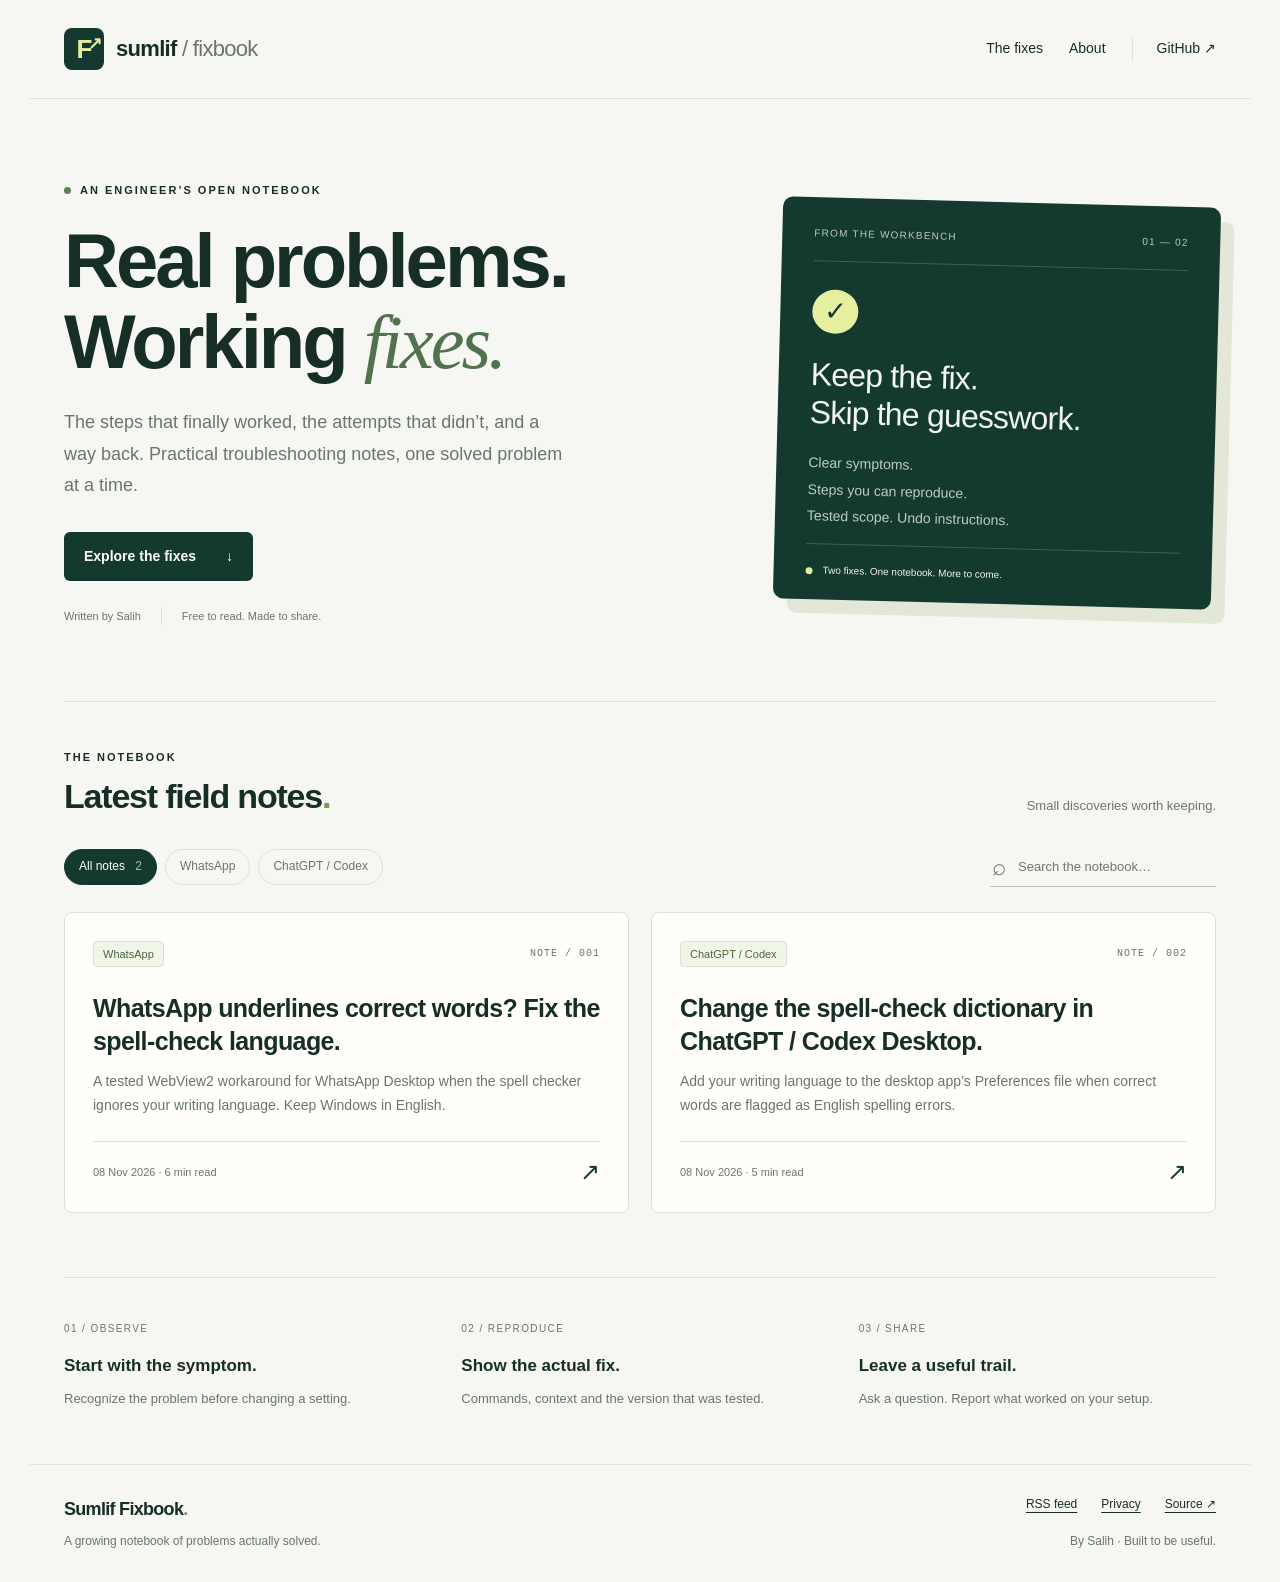
==== docs/index.html @ 7b8abb1e "Add English troubleshooting blog, two tested fixes, search, SEO and optional integrations" ====
<!doctype html><html lang="en"><head><meta charset="utf-8"><meta name="viewport" content="width=device-width,initial-scale=1"><title>Real problems. Working fixes. | Sumlif Fixbook</title><meta name="description" content="An engineer’s troubleshooting blog. Practical Windows and software fixes with tested steps, language examples and undo instructions."><link rel="canonical" href="https://sumlif.github.io/fixbook/"><meta property="og:title" content="Real problems. Working fixes."><meta property="og:description" content="An engineer’s troubleshooting blog. Practical Windows and software fixes with tested steps, language examples and undo instructions."><meta property="og:type" content="website"><meta property="og:url" content="https://sumlif.github.io/fixbook/"><meta name="robots" content="index,follow,max-image-preview:large"><meta property="og:site_name" content="Sumlif Fixbook"><meta name="twitter:card" content="summary"><meta name="theme-color" content="#14392f"><link rel="icon" href="assets/icon.svg" type="image/svg+xml"><style>:root{--ink:#172e27;--green:#14392f;--paper:#f6f7f2;--muted:#69766d;--line:#dce2d9;--lime:#e6eea0}*{box-sizing:border-box}html{scroll-behavior:smooth;scroll-padding-top:32px}body{margin:0;background:var(--paper);color:var(--ink);font-family:Arial,Helvetica,sans-serif;font-size:16px;line-height:1.65}a{color:inherit;text-underline-offset:4px}button,input{font:inherit}button,a,input{touch-action:manipulation}a:focus-visible,button:focus-visible,input:focus-visible{outline:3px solid #527d24;outline-offset:5px}.header{max-width:1220px;margin:auto;padding:28px 34px;display:flex;justify-content:space-between;align-items:center;border-bottom:1px solid var(--line)}.brand{display:flex;align-items:center;gap:12px;text-decoration:none;font-size:22px;font-weight:750;letter-spacing:-.7px}.brand-light{font-weight:400;color:var(--muted)}.brand-icon{position:relative;background:var(--green);color:var(--lime);font-size:26px;width:40px;height:42px;border-radius:8px;text-align:center;line-height:42px}.brand-icon span{position:absolute;font-size:17px;right:3px;top:-5px}.header nav{display:flex;gap:26px;font-size:14px}.header nav a{text-decoration:none}.header nav a:hover{text-decoration:underline}.github{border-left:1px solid var(--line);padding-left:24px}main{max-width:1220px;margin:auto;padding:0 34px}.hero{display:grid;grid-template-columns:1.4fr 1fr;gap:100px;padding:82px 0 76px;align-items:center}.eyebrow{font-size:11px;letter-spacing:2px;font-weight:700;margin:0 0 22px;display:flex;align-items:center;gap:9px}.dot-indicator{display:inline-block;width:7px;height:7px;background:#5d8057;border-radius:50%}h1,h2,h3,p{margin-top:0}h1{font-size:clamp(46px,6vw,76px);line-height:1.06;letter-spacing:-3px;font-weight:600;margin-bottom:25px}h1 em{font-family:Georgia,serif;font-weight:400;color:#52714e}.hero-description{max-width:510px;color:var(--muted);font-size:18px;line-height:1.75;margin-bottom:30px}.button{display:inline-flex;gap:30px;align-items:center;background:var(--green);color:white;padding:13px 20px;border-radius:6px;text-decoration:none;font-size:14px;font-weight:600}.button:hover{background:#285040}.hero-meta{display:flex;gap:20px;flex-wrap:wrap;font-size:11px;color:var(--muted);margin-top:26px}.hero-meta span+span{border-left:1px solid var(--line);padding-left:20px}.hero-note{background:var(--green);border-radius:10px;padding:28px 32px 20px;color:#f3f6ed;transform:rotate(1.5deg);box-shadow:14px 14px 0 #e2e7d8}.note-head,.note-foot{font-size:10px;letter-spacing:1.2px;display:flex;justify-content:space-between;gap:10px}.note-head{border-bottom:1px solid #426052;padding-bottom:18px;color:#bccbbc}.note-icon{margin-top:28px;font-size:27px;line-height:44px;width:46px;border-radius:50%;background:var(--lime);color:var(--green);text-align:center}.hero-note h2{font-size:32px;line-height:1.2;font-weight:500;letter-spacing:-.8px;margin:22px 0 18px}.hero-note>p{font-size:14px;line-height:1.9;color:#bdcec0}.note-foot{border-top:1px solid #426052;padding-top:18px;font-size:10px;justify-content:flex-start;align-items:center;letter-spacing:0}.note-foot .dot-indicator{background:var(--lime)}.notes{border-top:1px solid var(--line);padding:46px 0 64px}.section-title{display:flex;justify-content:space-between;align-items:end;gap:20px;margin-bottom:30px}.section-title .eyebrow{margin-bottom:10px}.section-title h2{font-size:34px;letter-spacing:-1.2px;line-height:1.2;margin-bottom:0;font-weight:550}.dot{color:#7c9457}.section-title>p{font-size:13px;color:var(--muted);margin-bottom:0}.tools{display:flex;gap:20px;justify-content:space-between;align-items:center;margin-bottom:25px}.filters{display:flex;gap:8px;flex-wrap:wrap}.filter{cursor:pointer;border:1px solid var(--line);background:transparent;border-radius:30px;font-size:12px;padding:7px 14px;color:var(--muted)}.filter.active{background:var(--green);color:white;border-color:var(--green)}.filter span{margin-left:7px;opacity:.65}.search{display:flex;gap:8px;align-items:center;border-bottom:1px solid #bcc7bc;padding:5px 2px;color:var(--muted)}.search span{font-size:24px;line-height:1}.search input{width:200px;background:none;border:0;font-size:13px;color:var(--ink);padding:4px}.cards{display:grid;grid-template-columns:1fr 1fr;gap:22px}.card{display:flex;flex-direction:column;border:1px solid var(--line);border-radius:8px;padding:28px;text-decoration:none;background:#fffefa;transition:transform .2s,border-color .2s}.card:hover{transform:translateY(-4px);border-color:#8a9d7f}.card-top,.card-bottom{display:flex;justify-content:space-between;align-items:center;gap:12px}.tag{display:inline-block;border:1px solid #d9e3d3;color:#49683c;background:#f0f4e9;font-size:11px;padding:3px 9px;border-radius:4px}.note-number{font-family:monospace;font-size:10px;letter-spacing:1px;color:var(--muted)}.card h3{font-size:25px;line-height:1.3;letter-spacing:-.6px;font-weight:550;margin:25px 0 13px}.card>p{font-size:14px;color:var(--muted);margin-bottom:24px}.card-bottom{border-top:1px solid var(--line);padding-top:18px;margin-top:auto;font-size:11px;color:var(--muted)}.arrow{font-size:24px;color:var(--green);line-height:1}.principles{border-top:1px solid var(--line);display:grid;grid-template-columns:repeat(3,1fr);gap:40px;padding:36px 0 54px}.principles span{font-size:10px;letter-spacing:1.4px;color:var(--muted)}.principles h3{font-size:17px;margin:12px 0 8px;font-weight:550}.principles p{color:var(--muted);font-size:13px;margin:0}footer{max-width:1220px;margin:auto;padding:30px 34px;border-top:1px solid var(--line);display:grid;grid-template-columns:1fr auto;gap:8px 30px}footer .brand{font-size:18px;gap:0}footer p,footer small{font-size:12px;color:var(--muted);margin:0}footer>div{grid-column:2;grid-row:1;display:flex;gap:24px;font-size:12px}footer small{grid-column:2;grid-row:2;text-align:right}.article-heading{padding:44px 0 42px;max-width:940px}.back{font-size:13px;color:var(--muted);text-decoration:none;display:inline-block;margin-bottom:36px}.article-label{display:flex;align-items:center;gap:16px;margin-bottom:20px}.article-heading h1{font-size:clamp(36px,5vw,58px);line-height:1.12;letter-spacing:-2px}.byline{display:flex;gap:12px;font-size:13px;color:var(--muted);flex-wrap:wrap}.tested{display:inline-block;background:#e9efdc;padding:8px 12px;font-size:12px;border-radius:4px;margin:20px 0 0}.article-layout{display:grid;grid-template-columns:220px minmax(0,760px);gap:60px;border-top:1px solid var(--line);padding-top:42px}.toc{position:sticky;top:24px;align-self:start;display:flex;flex-direction:column;gap:12px;padding-right:24px;border-right:1px solid var(--line)}.toc p{font-size:10px;letter-spacing:1.8px;color:var(--muted);margin-bottom:6px}.toc a{text-decoration:none;font-size:12px;line-height:1.4;color:var(--muted)}.toc a:hover{color:var(--green);text-decoration:underline}article{min-width:0}article .lead,.simple .lead{font-size:20px;line-height:1.7;color:#4e6054}article h2{font-size:28px;font-weight:550;letter-spacing:-.6px;margin:42px 0 18px;line-height:1.3}article h3{font-size:19px;font-weight:600;margin:27px 0 13px}article p,article li{color:#4d5c52}article li{margin-bottom:8px}article ul{padding-left:22px}code{font-family:Consolas,monospace;font-size:.88em;overflow-wrap:anywhere}p code,li code,td code{background:#e9ede3;padding:2px 4px;border-radius:3px}.code{position:relative;background:#18372e;color:#eff5e9;border-radius:6px;margin:20px 0;overflow:hidden}.code pre{overflow-x:auto;margin:0;padding:48px 22px 22px;line-height:1.65;font-size:13px}.code pre code{overflow-wrap:normal}.copy{position:absolute;right:12px;top:10px;background:#325044;color:#e6eddf;border:1px solid #557365;border-radius:4px;padding:2px 9px;font-size:11px;cursor:pointer}.callout{border-left:3px solid #789958;background:#e9efdf;padding:22px 25px;margin:28px 0}.callout strong{font-size:16px}.callout p{margin:8px 0 0}.table-wrap{overflow:auto}table{width:100%;border-collapse:collapse;font-size:13px}th,td{text-align:left;padding:12px;border-bottom:1px solid var(--line)}th{background:#edf1e6;font-weight:600}.discussion{border-top:1px solid var(--line);margin-top:50px;padding:30px 0}.discussion .eyebrow{margin-bottom:8px}.discussion h2{margin-top:0}.discussion p{font-size:14px}.secondary{background:transparent;color:var(--green);border:1px solid #b3c1ab}.secondary:hover{color:white}.next{margin:40px 0 60px;padding:24px;border:1px solid var(--line);border-radius:6px}.next .eyebrow{margin-bottom:8px}.next a{font-size:20px;text-decoration:none}.simple{max-width:850px;padding-top:70px;padding-bottom:80px}.simple h1{font-size:54px;margin-bottom:35px}.simple h2{font-weight:550;margin-top:34px}.simple p{color:#4d5c52}.skip{position:absolute;top:-100px;left:20px;background:white;padding:12px;z-index:9}.skip:focus{top:8px}.sr-only{position:absolute;width:1px;height:1px;overflow:hidden;clip:rect(0,0,0,0)}[hidden]{display:none!important}.utterances{max-width:100%}
@media(max-width:850px){.hero{gap:35px;padding-top:50px}.hero-note{padding:24px}.hero-note h2{font-size:28px}.article-layout{grid-template-columns:1fr;gap:20px}.toc{position:static;border-right:0;border-bottom:1px solid var(--line);padding-bottom:22px;display:flex;flex-direction:row;flex-wrap:wrap;gap:12px 20px}.toc p{width:100%}.tools{align-items:flex-start;flex-direction:column}.search{width:100%}.search input{width:100%}}
@media(max-width:600px){.header{padding:20px}.brand{font-size:18px}.brand-icon{width:32px;height:34px;line-height:34px;font-size:22px}.header nav{gap:15px;font-size:12px}.github{display:none}main{padding:0 20px}.hero{grid-template-columns:1fr;gap:42px;padding:45px 0 48px}.hero h1{font-size:57px}.hero-description{font-size:16px}.hero-note{transform:none;box-shadow:6px 6px 0 #e2e7d8;padding:23px}.hero-note h2{font-size:29px}.note-icon{margin-top:20px}.section-title{display:block}.section-title>p{margin-top:12px}.cards{grid-template-columns:1fr}.card{padding:23px}.principles{grid-template-columns:1fr;gap:25px}.principles h3{margin-top:7px}footer{display:block;padding:25px 20px}footer>div{margin:20px 0 12px}footer small{text-align:left}.article-heading h1{font-size:39px;letter-spacing:-1.4px}.article-heading{padding-top:28px}.simple{padding-top:45px}.simple h1{font-size:40px}.byline{font-size:11px}.tested{font-size:11px}.article-layout{padding-top:25px}article h2{font-size:25px}.next a{font-size:17px}}
@media(prefers-reduced-motion:reduce){html{scroll-behavior:auto}.card{transition:none}}
</style><link rel="alternate" type="application/rss+xml" title="Sumlif Fixbook" href="feed.xml"><script type="application/ld+json">{"@context": "https://schema.org", "@type": "Blog", "name": "Real problems. Working fixes.", "description": "An engineer\u2019s troubleshooting blog. Practical Windows and software fixes with tested steps, language examples and undo instructions.", "url": "https://sumlif.github.io/fixbook/", "inLanguage": "en"}</script></head><body><a class="skip" href="#main">Skip to content</a><header class="header"><a class="brand" href="index.html"><span class="brand-icon">F<span>↗</span></span><span>sumlif<span class="brand-light"> / fixbook</span></span></a><nav aria-label="Main"><a href="index.html#notes">The fixes</a><a href="about.html">About</a><a class="github" href="https://github.com/sumlif/fixbook">GitHub ↗</a></nav></header><main id="main"><section class="hero"><div><p class="eyebrow"><span class="dot-indicator"></span> AN ENGINEER’S OPEN NOTEBOOK</p><h1>Real problems.<br>Working <em>fixes.</em></h1><p class="hero-description">The steps that finally worked, the attempts that didn’t, and a way back. Practical troubleshooting notes, one solved problem at a time.</p><a class="button" href="#notes">Explore the fixes <span>↓</span></a><div class="hero-meta"><span>Written by Salih</span><span>Free to read. Made to share.</span></div></div><aside class="hero-note"><div class="note-head"><span>FROM THE WORKBENCH</span><span>01 — 02</span></div><div class="note-icon">✓</div><h2>Keep the fix.<br>Skip the guesswork.</h2><p>Clear symptoms.<br>Steps you can reproduce.<br>Tested scope. Undo instructions.</p><div class="note-foot"><span class="dot-indicator"></span> Two fixes. One notebook. More to come.</div></aside></section><section class="notes" id="notes"><div class="section-title"><div><p class="eyebrow">THE NOTEBOOK</p><h2>Latest field notes<span class="dot">.</span></h2></div><p>Small discoveries worth keeping.</p></div><div class="tools"><div class="filters" role="group" aria-label="Filter by application"><button class="filter active" data-filter="all" aria-pressed="true">All notes <span>2</span></button><button class="filter" data-filter="WhatsApp" aria-pressed="false">WhatsApp</button><button class="filter" data-filter="ChatGPT / Codex" aria-pressed="false">ChatGPT / Codex</button></div><label class="search"><span aria-hidden="true">⌕</span><input type="search" id="search" placeholder="Search the notebook…" aria-label="Search articles"></label></div><p class="sr-only" id="result-status" aria-live="polite"></p><div class="cards"><a class="card" data-search="WhatsApp underlines correct words? Fix the spell-check language. A tested WebView2 workaround for WhatsApp Desktop when the spell checker ignores your writing language. Keep Windows in English. WhatsApp" data-app="WhatsApp" href="whatsapp-desktop-wrong-spellcheck-language.html"><div class="card-top"><span class="tag">WhatsApp</span><span class="note-number">NOTE / 001</span></div><h3>WhatsApp underlines correct words? Fix the spell-check language.</h3><p>A tested WebView2 workaround for WhatsApp Desktop when the spell checker ignores your writing language. Keep Windows in English.</p><div class="card-bottom"><span>08 Nov 2026 · 6 min read</span><span class="arrow">↗</span></div></a><a class="card" data-search="Change the spell-check dictionary in ChatGPT / Codex Desktop. Add your writing language to the desktop app’s Preferences file when correct words are flagged as English spelling errors. ChatGPT / Codex" data-app="ChatGPT / Codex" href="chatgpt-codex-wrong-spellcheck-language.html"><div class="card-top"><span class="tag">ChatGPT / Codex</span><span class="note-number">NOTE / 002</span></div><h3>Change the spell-check dictionary in ChatGPT / Codex Desktop.</h3><p>Add your writing language to the desktop app’s Preferences file when correct words are flagged as English spelling errors.</p><div class="card-bottom"><span>08 Nov 2026 · 5 min read</span><span class="arrow">↗</span></div></a></div><p id="empty" hidden>No matching notes yet. Try another word or application.</p></section><section class="principles"><div><span>01 / OBSERVE</span><h3>Start with the symptom.</h3><p>Recognize the problem before changing a setting.</p></div><div><span>02 / REPRODUCE</span><h3>Show the actual fix.</h3><p>Commands, context and the version that was tested.</p></div><div><span>03 / SHARE</span><h3>Leave a useful trail.</h3><p>Ask a question. Report what worked on your setup.</p></div></section></main><footer><a class="brand" href="index.html">Sumlif Fixbook<span class="dot">.</span></a><p>A growing notebook of problems actually solved.</p><div><a href="feed.xml">RSS feed</a><a href="privacy.html">Privacy</a><a href="https://github.com/sumlif/fixbook">Source ↗</a></div><small>By Salih · Built to be useful.</small></footer><script type="application/json" id="fixbook-config">{"repo": "sumlif/fixbook", "comments": false, "analytics_endpoint": ""}</script><script>(() => {
  const search = document.querySelector('#search');
  const cards = [...document.querySelectorAll('.card')];
  let filter = 'all';
  function update() {
    const term = (search?.value || '').trim().toLowerCase();
    let count = 0;
    cards.forEach(card => {
      const show = (filter === 'all' || card.dataset.app === filter) && card.dataset.search.toLowerCase().includes(term);
      card.hidden = !show;
      if (show) count++;
    });
    const empty = document.querySelector('#empty');
    if (empty) empty.hidden = count > 0;
    const status = document.querySelector('#result-status');
    if (status) status.textContent = `${count} notes found`;
  }
  search?.addEventListener('input', update);
  document.querySelectorAll('.filter').forEach(button => button.addEventListener('click', () => {
    filter = button.dataset.filter;
    document.querySelectorAll('.filter').forEach(b => { b.classList.toggle('active', b === button); b.setAttribute('aria-pressed', String(b === button)); });
    update();
  }));
  document.querySelectorAll('.copy').forEach(button => button.addEventListener('click', async () => {
    const content = button.parentElement.querySelector('code');
    try {
      await navigator.clipboard.writeText(content.textContent);
      button.textContent = 'Copied!';
      setTimeout(() => { button.textContent = 'Copy'; }, 1800);
    } catch (_) {
      const range = document.createRange(); range.selectNodeContents(content);
      const selection = window.getSelection(); selection.removeAllRanges(); selection.addRange(range);
      button.textContent = 'Selected — press Ctrl+C';
    }
  }));
  const embedded = document.querySelector('#fixbook-config');
  const script = document.currentScript;
  const configuration = embedded ? Promise.resolve(JSON.parse(embedded.textContent)) :
    (script?.src ? fetch(new URL('config.json', script.src)).then(r => { if (!r.ok) throw Error('Config unavailable'); return r.json(); }) : Promise.resolve({}));
  configuration.then(config => {
    if (config.comments && document.querySelector('#comments')) {
      const comments = document.createElement('script');
      comments.src = 'https://utteranc.es/client.js';
      comments.setAttribute('repo', config.repo);
      comments.setAttribute('issue-term', 'pathname');
      comments.setAttribute('theme', 'github-light');
      comments.crossOrigin = 'anonymous'; comments.async = true;
      document.querySelector('#comments').append(comments);
    }
    if (/^https:\/\/[a-z0-9-]+\.goatcounter\.com\/count$/.test(config.analytics_endpoint)) {
      const analytics = document.createElement('script');
      analytics.src = 'https://gc.zgo.at/count.js';
      analytics.setAttribute('data-goatcounter', config.analytics_endpoint);
      analytics.async = true; document.head.append(analytics);
    }
  }).catch(() => {});
})();
</script></body></html>
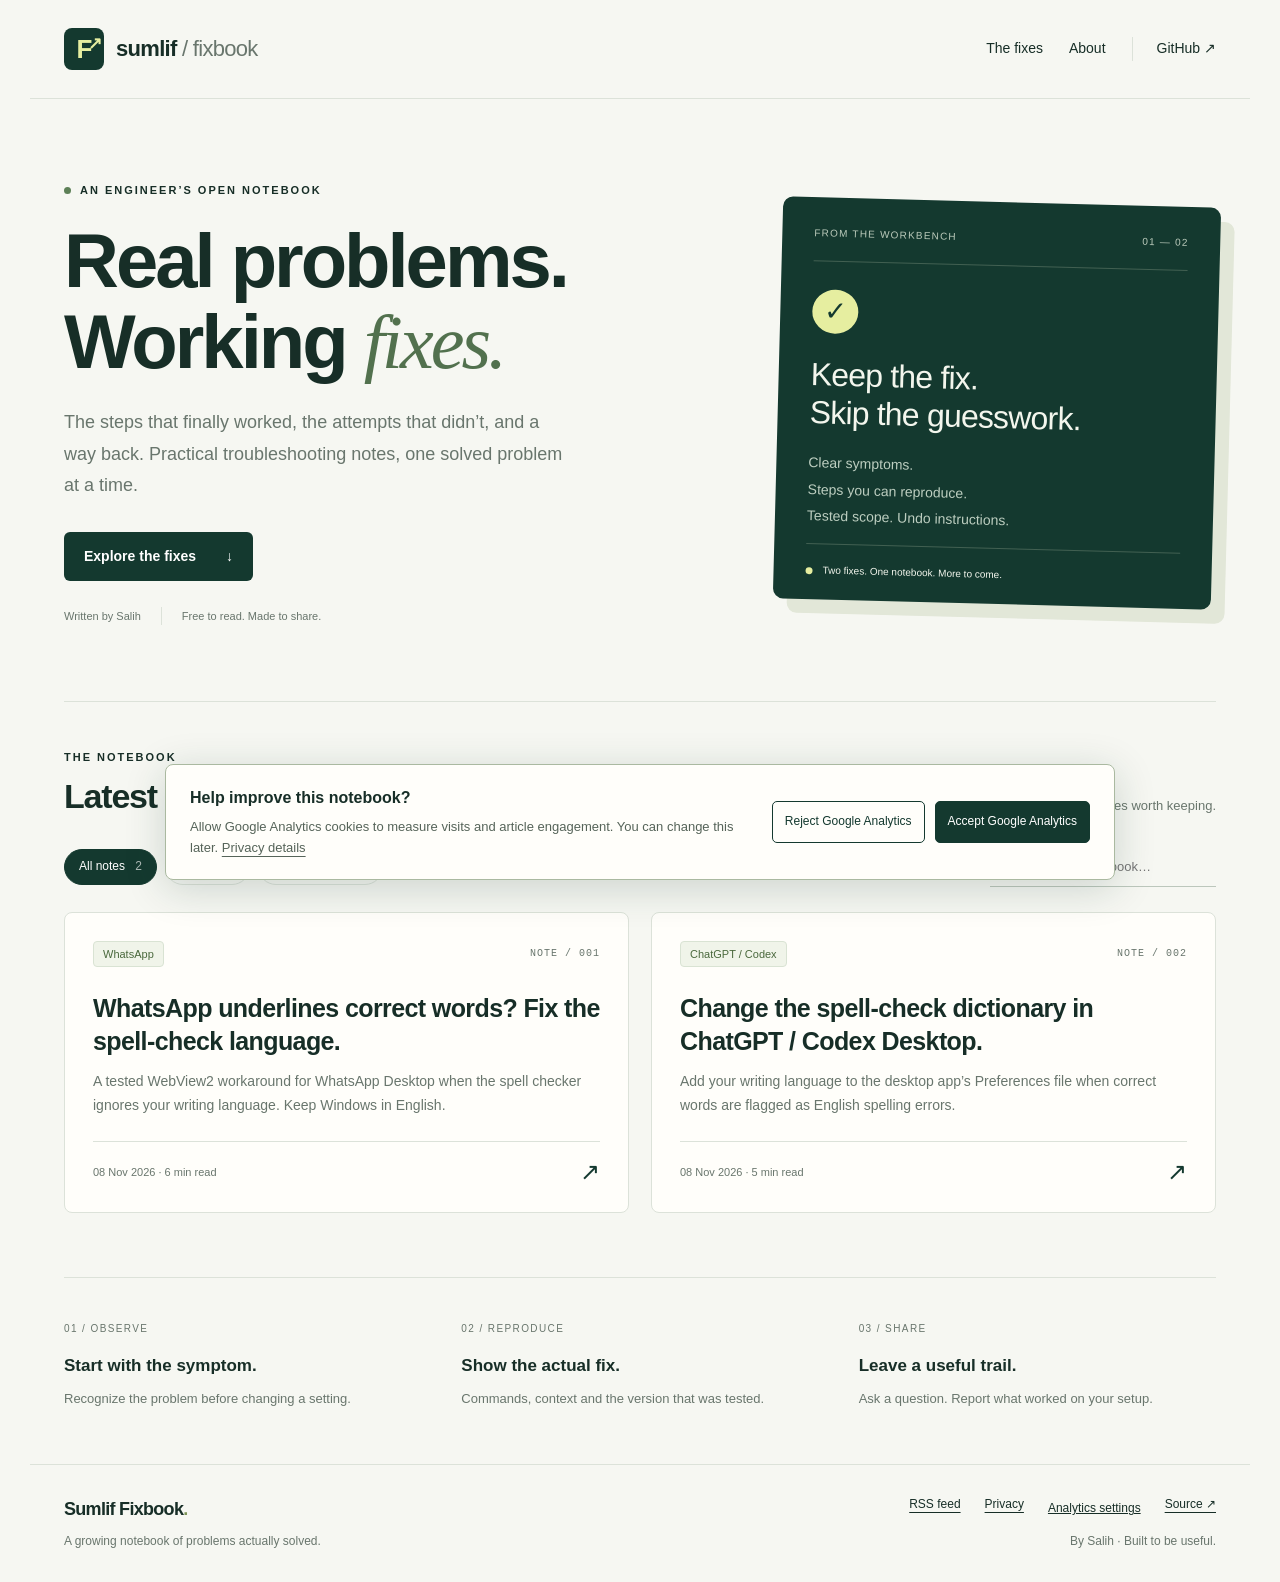
==== commit bf439d38: "Add GA4 with opt-in analytics preferences, site-specific cookies and privacy details" ====
--- a/docs/index.html
+++ b/docs/index.html
@@ -2,7 +2,10 @@
 @media(max-width:850px){.hero{gap:35px;padding-top:50px}.hero-note{padding:24px}.hero-note h2{font-size:28px}.article-layout{grid-template-columns:1fr;gap:20px}.toc{position:static;border-right:0;border-bottom:1px solid var(--line);padding-bottom:22px;display:flex;flex-direction:row;flex-wrap:wrap;gap:12px 20px}.toc p{width:100%}.tools{align-items:flex-start;flex-direction:column}.search{width:100%}.search input{width:100%}}
 @media(max-width:600px){.header{padding:20px}.brand{font-size:18px}.brand-icon{width:32px;height:34px;line-height:34px;font-size:22px}.header nav{gap:15px;font-size:12px}.github{display:none}main{padding:0 20px}.hero{grid-template-columns:1fr;gap:42px;padding:45px 0 48px}.hero h1{font-size:57px}.hero-description{font-size:16px}.hero-note{transform:none;box-shadow:6px 6px 0 #e2e7d8;padding:23px}.hero-note h2{font-size:29px}.note-icon{margin-top:20px}.section-title{display:block}.section-title>p{margin-top:12px}.cards{grid-template-columns:1fr}.card{padding:23px}.principles{grid-template-columns:1fr;gap:25px}.principles h3{margin-top:7px}footer{display:block;padding:25px 20px}footer>div{margin:20px 0 12px}footer small{text-align:left}.article-heading h1{font-size:39px;letter-spacing:-1.4px}.article-heading{padding-top:28px}.simple{padding-top:45px}.simple h1{font-size:40px}.byline{font-size:11px}.tested{font-size:11px}.article-layout{padding-top:25px}article h2{font-size:25px}.next a{font-size:17px}}
 @media(prefers-reduced-motion:reduce){html{scroll-behavior:auto}.card{transition:none}}
-</style><link rel="alternate" type="application/rss+xml" title="Sumlif Fixbook" href="feed.xml"><script type="application/ld+json">{"@context": "https://schema.org", "@type": "Blog", "name": "Real problems. Working fixes.", "description": "An engineer\u2019s troubleshooting blog. Practical Windows and software fixes with tested steps, language examples and undo instructions.", "url": "https://sumlif.github.io/fixbook/", "inLanguage": "en"}</script></head><body><a class="skip" href="#main">Skip to content</a><header class="header"><a class="brand" href="index.html"><span class="brand-icon">F<span>↗</span></span><span>sumlif<span class="brand-light"> / fixbook</span></span></a><nav aria-label="Main"><a href="index.html#notes">The fixes</a><a href="about.html">About</a><a class="github" href="https://github.com/sumlif/fixbook">GitHub ↗</a></nav></header><main id="main"><section class="hero"><div><p class="eyebrow"><span class="dot-indicator"></span> AN ENGINEER’S OPEN NOTEBOOK</p><h1>Real problems.<br>Working <em>fixes.</em></h1><p class="hero-description">The steps that finally worked, the attempts that didn’t, and a way back. Practical troubleshooting notes, one solved problem at a time.</p><a class="button" href="#notes">Explore the fixes <span>↓</span></a><div class="hero-meta"><span>Written by Salih</span><span>Free to read. Made to share.</span></div></div><aside class="hero-note"><div class="note-head"><span>FROM THE WORKBENCH</span><span>01 — 02</span></div><div class="note-icon">✓</div><h2>Keep the fix.<br>Skip the guesswork.</h2><p>Clear symptoms.<br>Steps you can reproduce.<br>Tested scope. Undo instructions.</p><div class="note-foot"><span class="dot-indicator"></span> Two fixes. One notebook. More to come.</div></aside></section><section class="notes" id="notes"><div class="section-title"><div><p class="eyebrow">THE NOTEBOOK</p><h2>Latest field notes<span class="dot">.</span></h2></div><p>Small discoveries worth keeping.</p></div><div class="tools"><div class="filters" role="group" aria-label="Filter by application"><button class="filter active" data-filter="all" aria-pressed="true">All notes <span>2</span></button><button class="filter" data-filter="WhatsApp" aria-pressed="false">WhatsApp</button><button class="filter" data-filter="ChatGPT / Codex" aria-pressed="false">ChatGPT / Codex</button></div><label class="search"><span aria-hidden="true">⌕</span><input type="search" id="search" placeholder="Search the notebook…" aria-label="Search articles"></label></div><p class="sr-only" id="result-status" aria-live="polite"></p><div class="cards"><a class="card" data-search="WhatsApp underlines correct words? Fix the spell-check language. A tested WebView2 workaround for WhatsApp Desktop when the spell checker ignores your writing language. Keep Windows in English. WhatsApp" data-app="WhatsApp" href="whatsapp-desktop-wrong-spellcheck-language.html"><div class="card-top"><span class="tag">WhatsApp</span><span class="note-number">NOTE / 001</span></div><h3>WhatsApp underlines correct words? Fix the spell-check language.</h3><p>A tested WebView2 workaround for WhatsApp Desktop when the spell checker ignores your writing language. Keep Windows in English.</p><div class="card-bottom"><span>08 Nov 2026 · 6 min read</span><span class="arrow">↗</span></div></a><a class="card" data-search="Change the spell-check dictionary in ChatGPT / Codex Desktop. Add your writing language to the desktop app’s Preferences file when correct words are flagged as English spelling errors. ChatGPT / Codex" data-app="ChatGPT / Codex" href="chatgpt-codex-wrong-spellcheck-language.html"><div class="card-top"><span class="tag">ChatGPT / Codex</span><span class="note-number">NOTE / 002</span></div><h3>Change the spell-check dictionary in ChatGPT / Codex Desktop.</h3><p>Add your writing language to the desktop app’s Preferences file when correct words are flagged as English spelling errors.</p><div class="card-bottom"><span>08 Nov 2026 · 5 min read</span><span class="arrow">↗</span></div></a></div><p id="empty" hidden>No matching notes yet. Try another word or application.</p></section><section class="principles"><div><span>01 / OBSERVE</span><h3>Start with the symptom.</h3><p>Recognize the problem before changing a setting.</p></div><div><span>02 / REPRODUCE</span><h3>Show the actual fix.</h3><p>Commands, context and the version that was tested.</p></div><div><span>03 / SHARE</span><h3>Leave a useful trail.</h3><p>Ask a question. Report what worked on your setup.</p></div></section></main><footer><a class="brand" href="index.html">Sumlif Fixbook<span class="dot">.</span></a><p>A growing notebook of problems actually solved.</p><div><a href="feed.xml">RSS feed</a><a href="privacy.html">Privacy</a><a href="https://github.com/sumlif/fixbook">Source ↗</a></div><small>By Salih · Built to be useful.</small></footer><script type="application/json" id="fixbook-config">{"repo": "sumlif/fixbook", "comments": false, "analytics_endpoint": ""}</script><script>(() => {
+
+.privacy-settings{border:0;background:none;padding:0;color:inherit;font:inherit;text-decoration:underline;cursor:pointer}.consent-panel{position:fixed;bottom:20px;left:50%;transform:translateX(-50%);z-index:20;background:#fffefa;border:1px solid #aab9a0;border-radius:8px;box-shadow:0 8px 40px #14392f30;padding:20px 24px;max-width:950px;width:calc(100% - 32px);display:flex;align-items:center;gap:24px}.consent-panel strong{font-size:16px}.consent-panel p{font-size:13px;line-height:1.6;margin:6px 0 0;color:#566459}.consent-actions{display:flex;gap:10px;flex-shrink:0}.consent-actions button{border:1px solid #14392f;border-radius:5px;padding:10px 12px;background:#fffefa;color:#14392f;font-size:12px;cursor:pointer}.consent-actions button[data-choice=granted]{background:#14392f;color:white}@media(max-width:750px){.consent-panel{display:block;padding:18px}.consent-actions{margin-top:14px;flex-wrap:wrap}footer>div{flex-wrap:wrap}}
+
+</style><link rel="alternate" type="application/rss+xml" title="Sumlif Fixbook" href="feed.xml"><script type="application/ld+json">{"@context": "https://schema.org", "@type": "Blog", "name": "Real problems. Working fixes.", "description": "An engineer\u2019s troubleshooting blog. Practical Windows and software fixes with tested steps, language examples and undo instructions.", "url": "https://sumlif.github.io/fixbook/", "inLanguage": "en"}</script><meta name="google-site-verification" content="yKXSkgh9zzfFozGl4KrD_p9RUI3o0IYmbKiv27CGCu4"></head><body><a class="skip" href="#main">Skip to content</a><header class="header"><a class="brand" href="index.html"><span class="brand-icon">F<span>↗</span></span><span>sumlif<span class="brand-light"> / fixbook</span></span></a><nav aria-label="Main"><a href="index.html#notes">The fixes</a><a href="about.html">About</a><a class="github" href="https://github.com/sumlif/fixbook">GitHub ↗</a></nav></header><main id="main"><section class="hero"><div><p class="eyebrow"><span class="dot-indicator"></span> AN ENGINEER’S OPEN NOTEBOOK</p><h1>Real problems.<br>Working <em>fixes.</em></h1><p class="hero-description">The steps that finally worked, the attempts that didn’t, and a way back. Practical troubleshooting notes, one solved problem at a time.</p><a class="button" href="#notes">Explore the fixes <span>↓</span></a><div class="hero-meta"><span>Written by Salih</span><span>Free to read. Made to share.</span></div></div><aside class="hero-note"><div class="note-head"><span>FROM THE WORKBENCH</span><span>01 — 02</span></div><div class="note-icon">✓</div><h2>Keep the fix.<br>Skip the guesswork.</h2><p>Clear symptoms.<br>Steps you can reproduce.<br>Tested scope. Undo instructions.</p><div class="note-foot"><span class="dot-indicator"></span> Two fixes. One notebook. More to come.</div></aside></section><section class="notes" id="notes"><div class="section-title"><div><p class="eyebrow">THE NOTEBOOK</p><h2>Latest field notes<span class="dot">.</span></h2></div><p>Small discoveries worth keeping.</p></div><div class="tools"><div class="filters" role="group" aria-label="Filter by application"><button class="filter active" data-filter="all" aria-pressed="true">All notes <span>2</span></button><button class="filter" data-filter="WhatsApp" aria-pressed="false">WhatsApp</button><button class="filter" data-filter="ChatGPT / Codex" aria-pressed="false">ChatGPT / Codex</button></div><label class="search"><span aria-hidden="true">⌕</span><input type="search" id="search" placeholder="Search the notebook…" aria-label="Search articles"></label></div><p class="sr-only" id="result-status" aria-live="polite"></p><div class="cards"><a class="card" data-search="WhatsApp underlines correct words? Fix the spell-check language. A tested WebView2 workaround for WhatsApp Desktop when the spell checker ignores your writing language. Keep Windows in English. WhatsApp" data-app="WhatsApp" href="whatsapp-desktop-wrong-spellcheck-language.html"><div class="card-top"><span class="tag">WhatsApp</span><span class="note-number">NOTE / 001</span></div><h3>WhatsApp underlines correct words? Fix the spell-check language.</h3><p>A tested WebView2 workaround for WhatsApp Desktop when the spell checker ignores your writing language. Keep Windows in English.</p><div class="card-bottom"><span>08 Nov 2026 · 6 min read</span><span class="arrow">↗</span></div></a><a class="card" data-search="Change the spell-check dictionary in ChatGPT / Codex Desktop. Add your writing language to the desktop app’s Preferences file when correct words are flagged as English spelling errors. ChatGPT / Codex" data-app="ChatGPT / Codex" href="chatgpt-codex-wrong-spellcheck-language.html"><div class="card-top"><span class="tag">ChatGPT / Codex</span><span class="note-number">NOTE / 002</span></div><h3>Change the spell-check dictionary in ChatGPT / Codex Desktop.</h3><p>Add your writing language to the desktop app’s Preferences file when correct words are flagged as English spelling errors.</p><div class="card-bottom"><span>08 Nov 2026 · 5 min read</span><span class="arrow">↗</span></div></a></div><p id="empty" hidden>No matching notes yet. Try another word or application.</p></section><section class="principles"><div><span>01 / OBSERVE</span><h3>Start with the symptom.</h3><p>Recognize the problem before changing a setting.</p></div><div><span>02 / REPRODUCE</span><h3>Show the actual fix.</h3><p>Commands, context and the version that was tested.</p></div><div><span>03 / SHARE</span><h3>Leave a useful trail.</h3><p>Ask a question. Report what worked on your setup.</p></div></section></main><footer><a class="brand" href="index.html">Sumlif Fixbook<span class="dot">.</span></a><p>A growing notebook of problems actually solved.</p><div><a href="feed.xml">RSS feed</a><a href="privacy.html">Privacy</a><button class="privacy-settings" type="button" hidden>Analytics settings</button><a href="https://github.com/sumlif/fixbook">Source ↗</a></div><small>By Salih · Built to be useful.</small></footer><script type="application/json" id="fixbook-config">{"repo": "sumlif/fixbook", "comments": true, "analytics_endpoint": "https://sumlif-fixbook.goatcounter.com/count", "google_analytics_id": "G-Q0HQNL0LBG"}</script><script>(() => {
   const search = document.querySelector('#search');
   const cards = [...document.querySelectorAll('.card')];
   let filter = 'all';
@@ -42,6 +45,60 @@
   const configuration = embedded ? Promise.resolve(JSON.parse(embedded.textContent)) :
     (script?.src ? fetch(new URL('config.json', script.src)).then(r => { if (!r.ok) throw Error('Config unavailable'); return r.json(); }) : Promise.resolve({}));
   configuration.then(config => {
+    if (/^G-[A-Z0-9]+$/.test(config.google_analytics_id || '')) {
+      const measurementId = config.google_analytics_id;
+      const preferenceKey = 'fixbook.google-analytics.v1';
+      let preference = null;
+      try {
+        const saved = JSON.parse(localStorage.getItem(preferenceKey));
+        if (saved && ['granted', 'denied'].includes(saved.value) && Date.now() - saved.time < 180 * 86400000) preference = saved.value;
+      } catch (_) {}
+      window.dataLayer = window.dataLayer || [];
+      window.gtag = window.gtag || function () { window.dataLayer.push(arguments); };
+      window.gtag('consent', 'default', {analytics_storage: 'denied', ad_storage: 'denied', ad_user_data: 'denied', ad_personalization: 'denied'});
+      let googleLoaded = false;
+      function loadGoogle() {
+        if (googleLoaded) return;
+        googleLoaded = true;
+        window['ga-disable-' + measurementId] = false;
+        window.gtag('consent', 'update', {analytics_storage: 'granted', ad_storage: 'denied', ad_user_data: 'denied', ad_personalization: 'denied'});
+        window.gtag('js', new Date());
+        window.gtag('config', measurementId, {allow_google_signals: false, allow_ad_personalization_signals: false, cookie_prefix: 'fixbook', cookie_path: '/fixbook/', cookie_domain: 'none', page_location: location.origin + location.pathname});
+        const google = document.createElement('script');
+        google.async = true;
+        google.src = 'https://www.googletagmanager.com/gtag/js?id=' + encodeURIComponent(measurementId);
+        document.head.append(google);
+      }
+      const panel = document.createElement('section');
+      panel.className = 'consent-panel'; panel.setAttribute('aria-label', 'Google Analytics preferences');
+      panel.innerHTML = '<div><strong>Help improve this notebook?</strong><p>Allow Google Analytics cookies to measure visits and article engagement. You can change this later. <a href="privacy.html">Privacy details</a></p></div><div class="consent-actions"><button type="button" data-choice="denied">Reject Google Analytics</button><button type="button" data-choice="granted">Accept Google Analytics</button></div><span class="sr-only" aria-live="polite" id="consent-status"></span>';
+      document.body.append(panel);
+      panel.hidden = preference !== null;
+      const settings = document.querySelector('.privacy-settings');
+      if (settings) {
+        settings.hidden = false;
+        settings.addEventListener('click', () => { panel.hidden = false; panel.querySelector('button').focus(); });
+      }
+      panel.querySelectorAll('[data-choice]').forEach(button => button.addEventListener('click', () => {
+        const value = button.dataset.choice;
+        try { localStorage.setItem(preferenceKey, JSON.stringify({value, time: Date.now()})); } catch (_) {}
+        panel.hidden = true;
+        if (value === 'granted') { preference = value; loadGoogle(); }
+        else {
+          window['ga-disable-' + measurementId] = true;
+          document.cookie.split(';').map(c => c.split('=')[0].trim()).filter(name => name.startsWith('fixbook')).forEach(name => {
+            for (const path of ['/fixbook/', '/']) {
+              document.cookie = name + '=; Max-Age=0; path=' + path + '; SameSite=Lax';
+              document.cookie = name + '=; Max-Age=0; path=' + path + '; domain=' + location.hostname + '; SameSite=Lax';
+            }
+          });
+          if (googleLoaded) location.reload();
+          preference = value;
+        }
+        settings?.focus();
+      }));
+      if (preference === 'granted') loadGoogle();
+    }
     if (config.comments && document.querySelector('#comments')) {
       const comments = document.createElement('script');
       comments.src = 'https://utteranc.es/client.js';
